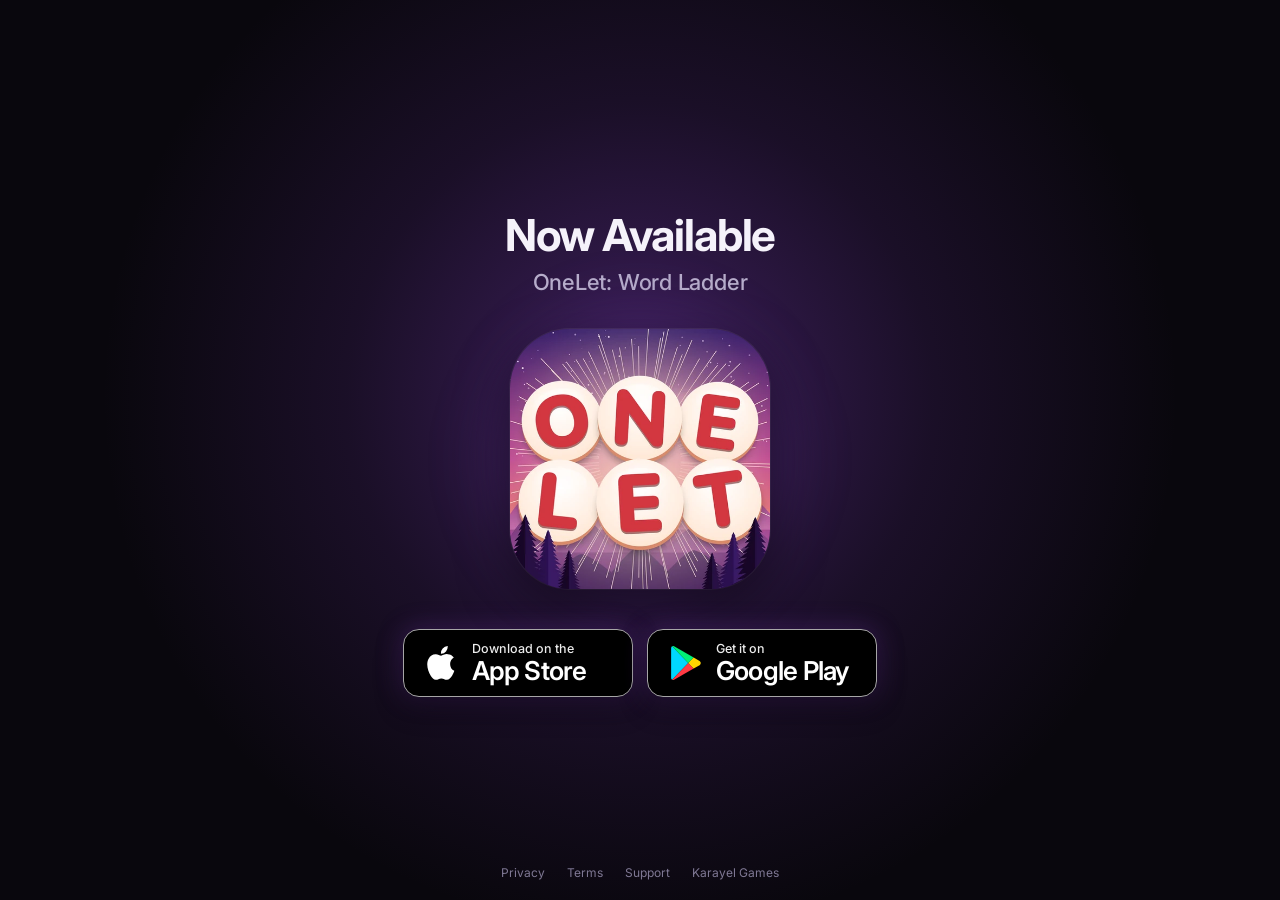
==== onelet/index.html @ bb9b7eb1 "OneLet kartı: App Store düğmesi her cihazda üstte Oturum: Yayın" ====
<!doctype html>
<html lang="en">
<head>
<meta charset="utf-8">
<meta name="viewport" content="width=device-width, initial-scale=1, viewport-fit=cover">
<title>OneLet — Word Ladder</title>
<meta name="description" content="OneLet: Word Ladder. Free on iPhone and Android, in 10 languages.">
<meta name="theme-color" content="#09070d">
<meta property="og:title" content="OneLet — Word Ladder">
<meta property="og:description" content="Now available on the App Store and Google Play.">
<meta property="og:image" content="https://karayelgames.me/onelet-legal/icon.png">
<meta property="og:url" content="https://karayelgames.me/onelet/">
<meta name="twitter:card" content="summary">
<link rel="icon" href="simge.webp">
<link rel="preload" as="image" href="simge-480.webp">
<link rel="preconnect" href="https://fonts.googleapis.com">
<link rel="preconnect" href="https://fonts.gstatic.com" crossorigin>
<link href="https://fonts.googleapis.com/css2?family=Inter:opsz,wght@14..32,500;14..32,600;14..32,700;14..32,800&display=swap" rel="stylesheet">
<style>
  :root {
    --zemin: #09070d;
    --mor: 106 52 160;        /* simgenin göğü */
    --yazi: #f5f2fa;
    --soluk: #b7aecb;
    --dugme: #000;
    --kenar: #a6a6a6;         /* Apple rozetinin kenar grisi */
  }
  * { box-sizing: border-box; }
  html { background: var(--zemin); }
  body {
    margin: 0; min-height: 100svh; color: var(--yazi);
    font-family: Inter, -apple-system, BlinkMacSystemFont, "Helvetica Neue", Arial, sans-serif;
    font-optical-sizing: auto; text-rendering: optimizeLegibility;
    -webkit-font-smoothing: antialiased; overflow-x: hidden;
    background:
      radial-gradient(60vmax 60vmax at 50% 44%, rgb(var(--mor) / .55) 0%, rgb(var(--mor) / .18) 38%, transparent 70%),
      var(--zemin);
  }
  main {
    min-height: 100svh; display: grid; align-content: center; justify-items: center; text-align: center;
    padding: max(32px, env(safe-area-inset-top)) 20px max(24px, env(safe-area-inset-bottom));
    gap: 0;
  }
  h1 { margin: 0; font-size: 34px; font-weight: 700; letter-spacing: -.025em; line-height: 1.1; }
  .ad { margin: 10px 0 0; font-size: 18px; font-weight: 500; letter-spacing: -.01em; color: var(--soluk); }

  /* simge: videodaki gibi buzlu camın içinden belirir */
  .sahne { position: relative; width: min(64vw, 260px); aspect-ratio: 1; margin: 34px 0 40px; }
  .sahne::before { /* simgenin arkasındaki ışık */
    content: ""; position: absolute; inset: -18%; border-radius: 50%;
    background: radial-gradient(closest-side, rgb(var(--mor) / .75), transparent);
    filter: blur(24px); opacity: 0; animation: isik 1.6s .5s ease-out forwards;
  }
  .simge, .cam { position: absolute; inset: 0; border-radius: 23%; }
  .simge {
    width: 100%; height: 100%; display: block;
    box-shadow: 0 18px 50px rgb(0 0 0 / .55), 0 0 0 1px rgb(255 255 255 / .08);
    animation: belir 1.5s .35s cubic-bezier(.2,.7,.2,1) both;
  }
  .cam {
    background: linear-gradient(150deg, rgb(255 255 255 / .22), rgb(255 255 255 / .05) 45%, rgb(150 110 220 / .18));
    -webkit-backdrop-filter: blur(16px); backdrop-filter: blur(16px);
    box-shadow: inset 0 1px 0 rgb(255 255 255 / .35), inset 0 0 0 1px rgb(255 255 255 / .14);
    animation: camKalk 1.4s .45s ease-in forwards;
  }
  @keyframes belir { from { opacity: 0; transform: scale(.94); filter: blur(10px); } to { opacity: 1; transform: none; filter: none; } }
  @keyframes camKalk { to { opacity: 0; visibility: hidden; } }
  @keyframes isik { to { opacity: 1; } }

  /* düğmeler: Apple rozetinin biçimi, ikisi tıpatıp aynı */
  .magazalar { display: grid; gap: 14px; grid-template-columns: minmax(0, max-content); justify-content: center; max-width: 100%; }
  .dugme {
    position: relative; overflow: hidden; isolation: isolate;
    display: flex; align-items: center; justify-content: flex-start; gap: 14px; height: 68px; padding: 0 28px 0 22px;
    border-radius: 16px; background: var(--dugme); color: #fff; text-decoration: none;
    border: 1.5px solid var(--kenar);
    box-shadow: 0 10px 28px rgb(0 0 0 / .45), 0 0 26px rgb(var(--mor) / .45);
    transition: transform .15s ease, box-shadow .25s ease, border-color .25s ease;
    animation: gel .7s cubic-bezier(.2,.8,.3,1) backwards;
  }
  .dugme:nth-child(1) { animation-delay: 1.2s; }
  .dugme:nth-child(2) { animation-delay: 1.35s; }
  .dugme::after { /* üstünden geçen ışık — tek, ağır, ara ara */
    content: ""; position: absolute; inset: 0; z-index: -1;
    background: linear-gradient(105deg, transparent 35%, rgb(255 255 255 / .16) 50%, transparent 65%);
    transform: translateX(-120%); animation: parilti 4.5s 2.4s ease-in-out infinite;
  }
  .dugme:nth-child(2)::after { animation-delay: 2.7s; }
  .dugme:hover { border-color: #fff; box-shadow: 0 14px 34px rgb(0 0 0 / .5), 0 0 0 6px rgb(var(--mor) / .35); transform: translateY(-2px); }
  .dugme:active { transform: scale(.97); }
  .dugme:focus-visible { outline: 3px solid #fff; outline-offset: 3px; }
  .logo { width: 32px; height: 34px; flex: none; display: block; }
  .yazi { display: grid; text-align: left; line-height: 1.05; }
  .ust { font-size: 12.5px; font-weight: 500; letter-spacing: 0; opacity: .92; }
  .magaza { font-size: 26px; font-weight: 600; letter-spacing: -.03em; margin-top: 1px; }
  @keyframes gel { from { opacity: 0; transform: translateY(10px); } }
  @keyframes parilti { 0%, 60% { transform: translateX(-120%); } 85%, 100% { transform: translateX(120%); } }

  footer { position: fixed; left: 0; right: 0; bottom: max(14px, env(safe-area-inset-bottom)); display: flex; gap: 18px; justify-content: center; flex-wrap: wrap; font-size: 12px; }
  footer a { color: #7f7894; text-decoration: none; padding: 6px 2px; }
  footer a:hover { color: var(--yazi); }

  @media (max-height: 640px) { .sahne { width: min(46vw, 200px); margin: 22px 0 26px; } h1 { font-size: 28px; } footer { position: static; margin-top: 28px; } }
  @media (min-width: 700px) { .magazalar { grid-template-columns: none; grid-auto-flow: column; grid-auto-columns: 1fr; } h1 { font-size: 44px; } .ad { font-size: 22px; } }
  @media (prefers-reduced-motion: reduce) {
    .simge, .sahne::before, .dugme, .dugme::after { animation: none; opacity: 1; }
    .cam { display: none; }
  }
</style>
</head>
<body>
<main>
  <h1 id="baslik">Now Available</h1>
  <p class="ad" id="ad">OneLet: Word Ladder</p>

  <div class="sahne">
    <img class="simge" src="simge-480.webp" alt="OneLet" width="480" height="480">
    <div class="cam" aria-hidden="true"></div>
  </div>

  <div class="magazalar" id="magazalar">
    <a class="dugme" id="as" href="https://apps.apple.com/app/id6805576358" rel="noopener">
      <svg class="logo" viewBox="3.9 2.3 15.6 19.6" preserveAspectRatio="xMidYMid meet" aria-hidden="true"><path fill="#fff" d="M16.4 12.6c0-2.4 2-3.6 2.1-3.7a4.5 4.5 0 0 0-3.6-1.9c-1.5-.2-3 .9-3.7.9-.8 0-2-.9-3.2-.8A4.8 4.8 0 0 0 4 9.6c-1.7 3-.4 7.4 1.2 9.8.8 1.2 1.8 2.5 3 2.4 1.2 0 1.7-.8 3.1-.8 1.5 0 1.9.8 3.2.8 1.3 0 2.2-1.2 3-2.4a10 10 0 0 0 1.3-2.8 4.3 4.3 0 0 1-2.4-4zM14 5.4A4.3 4.3 0 0 0 15 2.3a4.4 4.4 0 0 0-2.9 1.5 4.1 4.1 0 0 0-1 3 3.6 3.6 0 0 0 2.9-1.4z"/></svg>
      <span class="yazi"><span class="ust" id="as-ust">Download on the</span><span class="magaza">App Store</span></span>
    </a>
    <a class="dugme" id="gp" href="https://play.google.com/store/apps/details?id=com.yeb.onelet" rel="noopener">
      <svg class="logo" viewBox="3 1.6 18.2 20.8" preserveAspectRatio="xMidYMid meet" aria-hidden="true">
        <path fill="#00d7fe" d="M3.6 1.8 13.5 12 3.6 22.2c-.4-.2-.6-.6-.6-1.1V2.9c0-.5.2-.9.6-1.1z"/>
        <path fill="#00f076" d="M16.8 8.7 13.5 12 3.6 1.8c.3-.2.8-.2 1.2 0z"/>
        <path fill="#ff3a44" d="M16.8 15.3 4.8 22.2c-.4.2-.9.2-1.2 0L13.5 12z"/>
        <path fill="#ffd400" d="m20.4 10.7-3.6-2L13.5 12l3.3 3.3 3.6-2c1-.6 1-2 0-2.6z"/>
      </svg>
      <span class="yazi"><span class="ust" id="gp-ust">Get it on</span><span class="magaza">Google Play</span></span>
    </a>
  </div>
</main>
<footer>
  <a href="../onelet-legal/privacy.html" data-y="0">Privacy</a>
  <a href="../onelet-legal/terms.html" data-y="1">Terms</a>
  <a href="../onelet-legal/support.html" data-y="2">Support</a>
  <a href="../">Karayel Games</a>
</footer>

<script>
(function () {
  // Dil: cihazın dili; 10 dilimizden biri değilse İngilizce. (?l= yalnız sınama için)
  // [başlık, alt ad, App Store üst satırı, Google Play üst satırı, gizlilik, koşullar, destek]
  var D = {
    en: ['Now Available', 'OneLet: Word Ladder', 'Download on the', 'Get it on', 'Privacy', 'Terms', 'Support'],
    tr: ['Şimdi Yayında', 'OneLet: Kelime Merdiveni', 'Hemen indir', 'Hemen indir', 'Gizlilik', 'Koşullar', 'Destek'],
    de: ['Jetzt verfügbar', 'OneLet: Wortleiter', 'Laden im', 'Jetzt bei', 'Datenschutz', 'Bedingungen', 'Hilfe'],
    es: ['Ya disponible', 'OneLet: Escalera de palabras', 'Descárgalo en el', 'Disponible en', 'Privacidad', 'Términos', 'Ayuda'],
    fr: ['Disponible maintenant', 'OneLet : Échelle de mots', 'Télécharger dans l’', 'Disponible sur', 'Confidentialité', 'Conditions', 'Aide'],
    it: ['Ora disponibile', 'OneLet: Scala di parole', 'Scarica su', 'Disponibile su', 'Privacy', 'Termini', 'Assistenza'],
    nl: ['Nu beschikbaar', 'OneLet: Woordladder', 'Download in de', 'Ontdek het op', 'Privacy', 'Voorwaarden', 'Hulp'],
    pl: ['Już dostępna', 'OneLet: Drabina słów', 'Pobierz z', 'Pobierz z', 'Prywatność', 'Regulamin', 'Pomoc'],
    pt: ['Já disponível', 'OneLet: Escada de palavras', 'Baixar na', 'Disponível no', 'Privacidade', 'Termos', 'Ajuda'],
    ru: ['Уже доступна', 'OneLet: Лестница слов', 'Загрузите в', 'Доступно в', 'Конфиденциальность', 'Условия', 'Поддержка']
  };
  var q = new URLSearchParams(location.search);
  var adaylar = [q.get('l')].concat(navigator.languages || [navigator.language]);
  var dil = 'en';
  for (var i = 0; i < adaylar.length; i++) {
    var k = (adaylar[i] || '').slice(0, 2).toLowerCase();
    if (D[k]) { dil = k; break; }
  }
  var t = D[dil];
  document.documentElement.lang = dil;
  document.getElementById('baslik').textContent = t[0];
  document.getElementById('ad').textContent = t[1];
  document.getElementById('as-ust').textContent = t[2];
  document.getElementById('gp-ust').textContent = t[3];
  document.querySelectorAll('[data-y]').forEach(function (a) { a.textContent = t[4 + +a.dataset.y]; });
  document.title = t[1];

  // Kampanya: ?k=tiktok_tr → Play referrer, App Store ct (pt girilince) — hangi hesap kaç indirme getirdi
  var PT = ''; // App Store Connect sağlayıcı kimliği
  var kod = (q.get('k') || '').toLowerCase();
  var as = document.getElementById('as'), gp = document.getElementById('gp');
  var pl = 'https://play.google.com/store/apps/details?id=com.yeb.onelet&hl=' + dil;
  if (/^[a-z]{1,20}_[a-z]{2}$/.test(kod)) {
    if (PT) as.href += '?pt=' + PT + '&ct=' + kod + '&mt=8';
    pl += '&referrer=' + encodeURIComponent('utm_source=' + kod.split('_')[0] + '&utm_medium=sosyal&utm_campaign=' + kod);
  }
  gp.href = pl;

})();
</script>
</body>
</html>
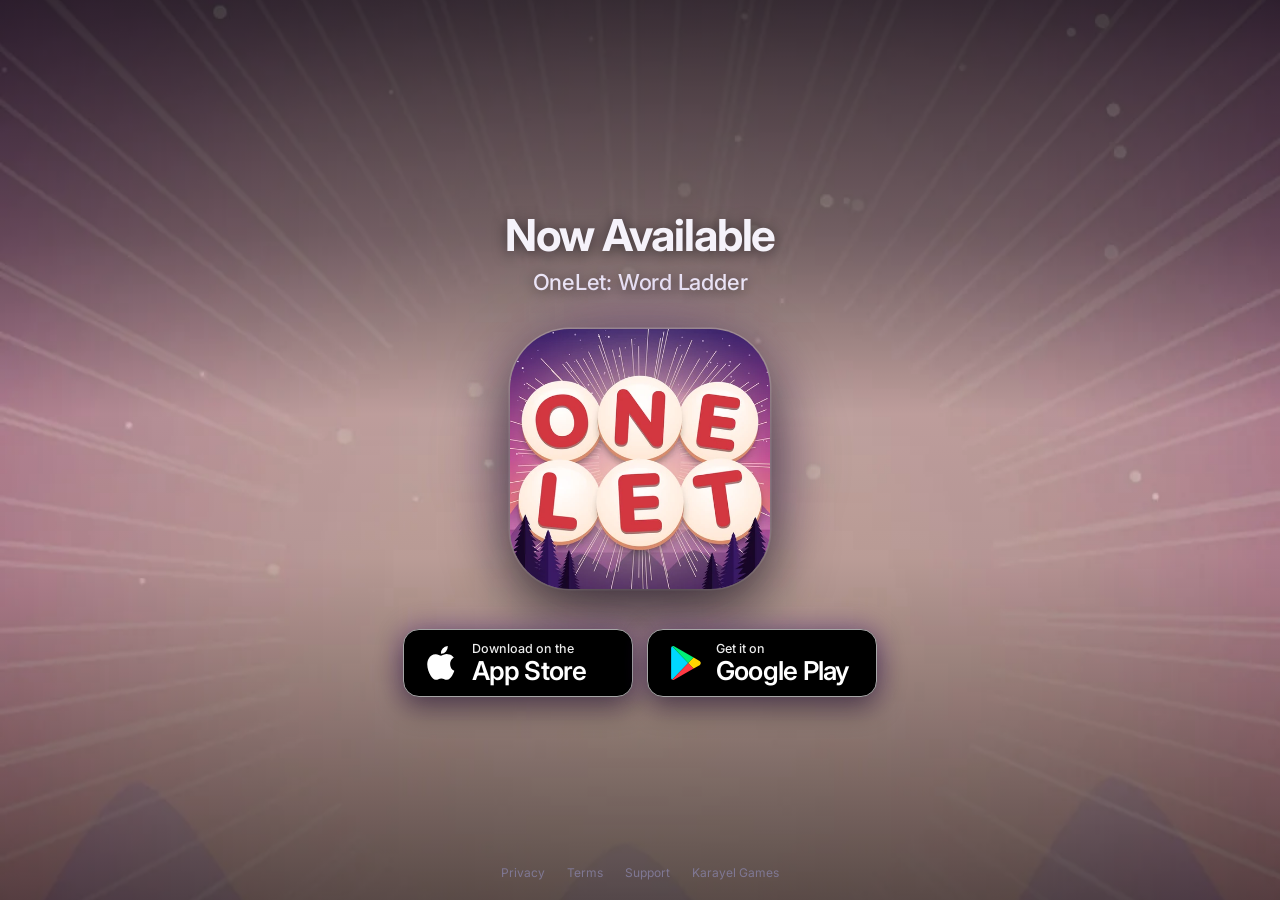
==== commit c16ff519: "OneLet kartı: mor arka plan (simgenin sahnesi: gök, ışınlar, dağlar, çamlar), okunurluk geçişi Zemin" ====
--- a/onelet/index.html
+++ b/onelet/index.html
@@ -3,8 +3,8 @@
 <head>
 <meta charset="utf-8">
 <meta name="viewport" content="width=device-width, initial-scale=1, viewport-fit=cover">
-<title>OneLet — Word Ladder</title>
-<meta name="description" content="OneLet: Word Ladder. Free on iPhone and Android, in 10 languages.">
+<title>OneLet: Word Ladder — free word puzzle for iPhone and Android</title>
+<meta name="description" content="OneLet: Word Ladder by Karayel Games. Change one letter at a time — every step has to be a real word. Free on the App Store and Google Play, in 10 languages, with a daily puzzle.">
 <meta name="theme-color" content="#09070d">
 <meta property="og:title" content="OneLet — Word Ladder">
 <meta property="og:description" content="Now available on the App Store and Google Play.">
@@ -12,7 +12,23 @@
 <meta property="og:url" content="https://karayelgames.me/onelet/">
 <meta name="twitter:card" content="summary">
 <link rel="icon" href="simge.webp">
+<link rel="canonical" href="https://karayelgames.me/onelet/">
+<link rel="alternate" hreflang="en" href="https://karayelgames.me/onelet/?l=en">
+<link rel="alternate" hreflang="tr" href="https://karayelgames.me/onelet/?l=tr">
+<link rel="alternate" hreflang="de" href="https://karayelgames.me/onelet/?l=de">
+<link rel="alternate" hreflang="es" href="https://karayelgames.me/onelet/?l=es">
+<link rel="alternate" hreflang="fr" href="https://karayelgames.me/onelet/?l=fr">
+<link rel="alternate" hreflang="it" href="https://karayelgames.me/onelet/?l=it">
+<link rel="alternate" hreflang="nl" href="https://karayelgames.me/onelet/?l=nl">
+<link rel="alternate" hreflang="pl" href="https://karayelgames.me/onelet/?l=pl">
+<link rel="alternate" hreflang="pt" href="https://karayelgames.me/onelet/?l=pt">
+<link rel="alternate" hreflang="ru" href="https://karayelgames.me/onelet/?l=ru">
+<link rel="alternate" hreflang="x-default" href="https://karayelgames.me/onelet/">
+<meta property="og:site_name" content="Karayel Games">
+<meta property="og:type" content="website">
+<script type="application/ld+json">{"@context": "https://schema.org", "@type": "MobileApplication", "name": "OneLet: Word Ladder", "alternateName": "OneLet", "description": "Change one letter at a time; every step has to be a real word. A word ladder puzzle game in 10 languages with a daily puzzle.", "applicationCategory": "GameApplication", "applicationSubCategory": "Word puzzle", "operatingSystem": "iOS, Android", "url": "https://karayelgames.me/onelet/", "image": "https://karayelgames.me/onelet-legal/icon.png", "inLanguage": ["en", "tr", "de", "es", "fr", "it", "nl", "pl", "pt", "ru"], "offers": {"@type": "Offer", "price": "0", "priceCurrency": "USD"}, "author": {"@type": "Organization", "name": "Karayel Games", "url": "https://karayelgames.me/"}, "publisher": {"@type": "Organization", "name": "Karayel Games", "url": "https://karayelgames.me/"}, "downloadUrl": ["https://apps.apple.com/app/id6805576358", "https://play.google.com/store/apps/details?id=com.yeb.onelet"], "sameAs": ["https://apps.apple.com/app/id6805576358", "https://play.google.com/store/apps/details?id=com.yeb.onelet"]}</script>
 <link rel="preload" as="image" href="simge-480.webp">
+<link rel="preload" as="image" href="zemin.webp">
 <link rel="preconnect" href="https://fonts.googleapis.com">
 <link rel="preconnect" href="https://fonts.gstatic.com" crossorigin>
 <link href="https://fonts.googleapis.com/css2?family=Inter:opsz,wght@14..32,500;14..32,600;14..32,700;14..32,800&display=swap" rel="stylesheet">
@@ -32,9 +48,13 @@
     font-family: Inter, -apple-system, BlinkMacSystemFont, "Helvetica Neue", Arial, sans-serif;
     font-optical-sizing: auto; text-rendering: optimizeLegibility;
     -webkit-font-smoothing: antialiased; overflow-x: hidden;
+    background: transparent;
+  }
+  body::before { /* simgenin sahnesi: mor gök, ışınlar, dağlar, çamlar — yazı okunsun diye üst ve alt koyulaşır */
+    content: ""; position: fixed; inset: 0; z-index: -1;
     background:
-      radial-gradient(60vmax 60vmax at 50% 44%, rgb(var(--mor) / .55) 0%, rgb(var(--mor) / .18) 38%, transparent 70%),
-      var(--zemin);
+      linear-gradient(180deg, rgb(9 7 13 / .72) 0%, rgb(9 7 13 / .42) 26%, rgb(9 7 13 / .05) 46%, rgb(9 7 13 / .1) 62%, rgb(9 7 13 / .6) 100%),
+      url(zemin.webp) center 40% / cover no-repeat, var(--zemin);
   }
   main {
     min-height: 100svh; display: grid; align-content: center; justify-items: center; text-align: center;
@@ -42,7 +62,8 @@
     gap: 0;
   }
   h1 { margin: 0; font-size: 34px; font-weight: 700; letter-spacing: -.025em; line-height: 1.1; }
-  .ad { margin: 10px 0 0; font-size: 18px; font-weight: 500; letter-spacing: -.01em; color: var(--soluk); }
+  .ad { margin: 10px 0 0; font-size: 18px; font-weight: 500; letter-spacing: -.01em; color: #ece6f7; }
+  h1, .ad { text-shadow: 0 2px 14px rgb(9 7 13 / .55); }
 
   /* simge: videodaki gibi buzlu camın içinden belirir */
   .sahne { position: relative; width: min(64vw, 260px); aspect-ratio: 1; margin: 34px 0 40px; }
@@ -54,7 +75,7 @@
   .simge, .cam { position: absolute; inset: 0; border-radius: 23%; }
   .simge {
     width: 100%; height: 100%; display: block;
-    box-shadow: 0 18px 50px rgb(0 0 0 / .55), 0 0 0 1px rgb(255 255 255 / .08);
+    box-shadow: 0 22px 60px rgb(9 7 13 / .7), 0 0 0 1.5px rgb(255 255 255 / .28);
     animation: belir 1.5s .35s cubic-bezier(.2,.7,.2,1) both;
   }
   .cam {
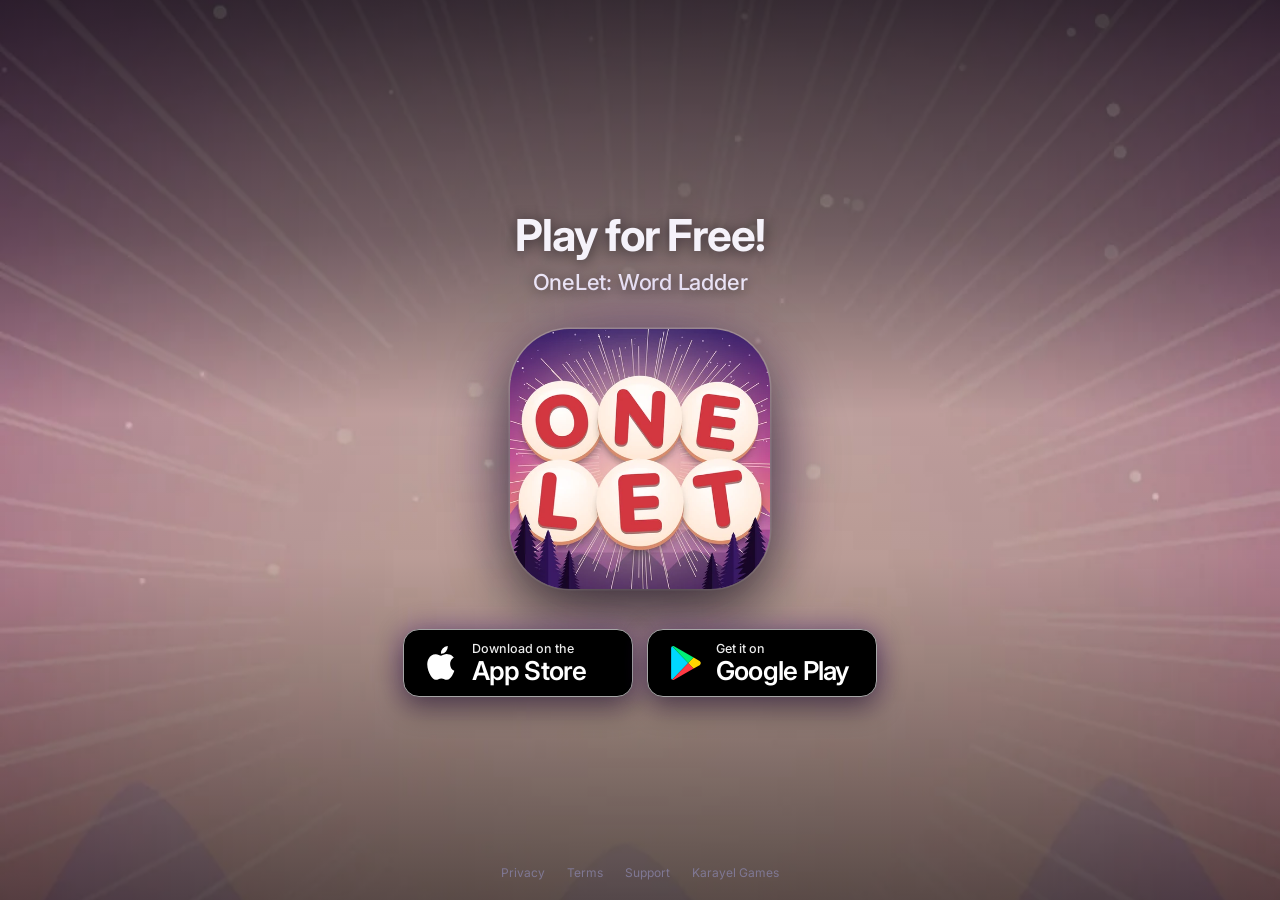
==== commit 000e402e: "OneLet kartı: başlık 10 dilde 'Ücretsiz Oyna!' Oturum: Yayın  Co-Authored-By: Claude Opus 5.5 <norep" ====
--- a/onelet/index.html
+++ b/onelet/index.html
@@ -131,7 +131,7 @@
 </head>
 <body>
 <main>
-  <h1 id="baslik">Now Available</h1>
+  <h1 id="baslik">Play for Free!</h1>
   <p class="ad" id="ad">OneLet: Word Ladder</p>
 
   <div class="sahne">
@@ -167,16 +167,16 @@
   // Dil: cihazın dili; 10 dilimizden biri değilse İngilizce. (?l= yalnız sınama için)
   // [başlık, alt ad, App Store üst satırı, Google Play üst satırı, gizlilik, koşullar, destek]
   var D = {
-    en: ['Now Available', 'OneLet: Word Ladder', 'Download on the', 'Get it on', 'Privacy', 'Terms', 'Support'],
-    tr: ['Şimdi Yayında', 'OneLet: Kelime Merdiveni', 'Hemen indir', 'Hemen indir', 'Gizlilik', 'Koşullar', 'Destek'],
-    de: ['Jetzt verfügbar', 'OneLet: Wortleiter', 'Laden im', 'Jetzt bei', 'Datenschutz', 'Bedingungen', 'Hilfe'],
-    es: ['Ya disponible', 'OneLet: Escalera de palabras', 'Descárgalo en el', 'Disponible en', 'Privacidad', 'Términos', 'Ayuda'],
-    fr: ['Disponible maintenant', 'OneLet : Échelle de mots', 'Télécharger dans l’', 'Disponible sur', 'Confidentialité', 'Conditions', 'Aide'],
-    it: ['Ora disponibile', 'OneLet: Scala di parole', 'Scarica su', 'Disponibile su', 'Privacy', 'Termini', 'Assistenza'],
-    nl: ['Nu beschikbaar', 'OneLet: Woordladder', 'Download in de', 'Ontdek het op', 'Privacy', 'Voorwaarden', 'Hulp'],
-    pl: ['Już dostępna', 'OneLet: Drabina słów', 'Pobierz z', 'Pobierz z', 'Prywatność', 'Regulamin', 'Pomoc'],
-    pt: ['Já disponível', 'OneLet: Escada de palavras', 'Baixar na', 'Disponível no', 'Privacidade', 'Termos', 'Ajuda'],
-    ru: ['Уже доступна', 'OneLet: Лестница слов', 'Загрузите в', 'Доступно в', 'Конфиденциальность', 'Условия', 'Поддержка']
+    en: ['Play for Free!', 'OneLet: Word Ladder', 'Download on the', 'Get it on', 'Privacy', 'Terms', 'Support'],
+    tr: ['Ücretsiz Oyna!', 'OneLet: Kelime Merdiveni', 'Hemen indir', 'Hemen indir', 'Gizlilik', 'Koşullar', 'Destek'],
+    de: ['Kostenlos spielen!', 'OneLet: Wortleiter', 'Laden im', 'Jetzt bei', 'Datenschutz', 'Bedingungen', 'Hilfe'],
+    es: ['¡Juega gratis!', 'OneLet: Escalera de palabras', 'Descárgalo en el', 'Disponible en', 'Privacidad', 'Términos', 'Ayuda'],
+    fr: ['Joue gratuitement !', 'OneLet : Échelle de mots', 'Télécharger dans l’', 'Disponible sur', 'Confidentialité', 'Conditions', 'Aide'],
+    it: ['Gioca gratis!', 'OneLet: Scala di parole', 'Scarica su', 'Disponibile su', 'Privacy', 'Termini', 'Assistenza'],
+    nl: ['Speel gratis!', 'OneLet: Woordladder', 'Download in de', 'Ontdek het op', 'Privacy', 'Voorwaarden', 'Hulp'],
+    pl: ['Graj za darmo!', 'OneLet: Drabina słów', 'Pobierz z', 'Pobierz z', 'Prywatność', 'Regulamin', 'Pomoc'],
+    pt: ['Jogue grátis!', 'OneLet: Escada de palavras', 'Baixar na', 'Disponível no', 'Privacidade', 'Termos', 'Ajuda'],
+    ru: ['Играй бесплатно!', 'OneLet: Лестница слов', 'Загрузите в', 'Доступно в', 'Конфиденциальность', 'Условия', 'Поддержка']
   };
   var q = new URLSearchParams(location.search);
   var adaylar = [q.get('l')].concat(navigator.languages || [navigator.language]);
@@ -195,7 +195,7 @@
   document.title = t[1];
 
   // Kampanya: ?k=tiktok_tr → Play referrer, App Store ct (pt girilince) — hangi hesap kaç indirme getirdi
-  var PT = ''; // App Store Connect sağlayıcı kimliği
+  var PT = '122598923'; // App Store Connect sağlayıcı kimliği
   var kod = (q.get('k') || '').toLowerCase();
   var as = document.getElementById('as'), gp = document.getElementById('gp');
   var pl = 'https://play.google.com/store/apps/details?id=com.yeb.onelet&hl=' + dil;
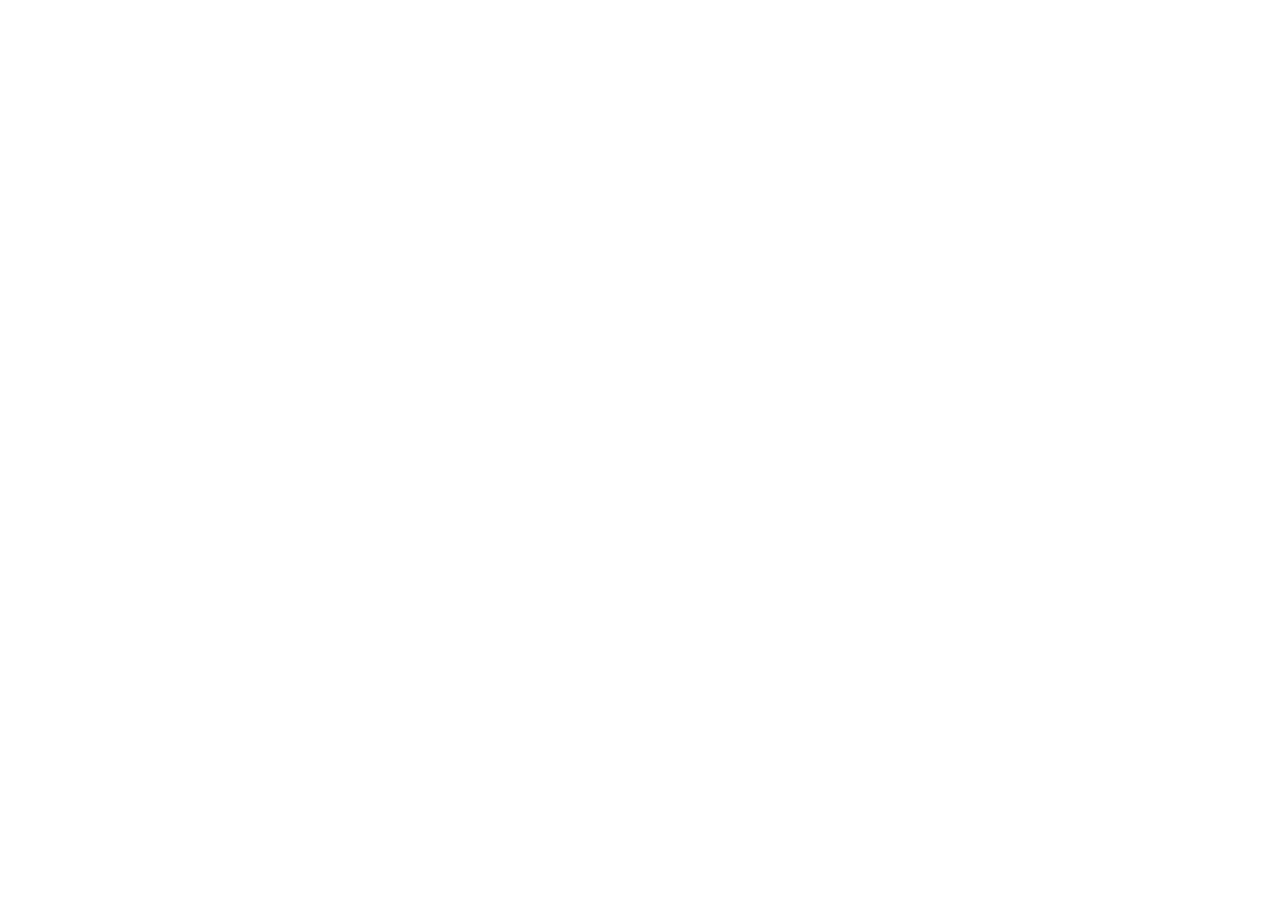
==== commit ea98d292: "OneLet kartı karayelgames.com'a taşındı: .me/onelet etiketi koruyarak .com/onelet'e yönlendirir Otur" ====
--- a/onelet/index.html
+++ b/onelet/index.html
@@ -2,210 +2,13 @@
 <html lang="en">
 <head>
 <meta charset="utf-8">
-<meta name="viewport" content="width=device-width, initial-scale=1, viewport-fit=cover">
-<title>OneLet: Word Ladder — free word puzzle for iPhone and Android</title>
-<meta name="description" content="OneLet: Word Ladder by Karayel Games. Change one letter at a time — every step has to be a real word. Free on the App Store and Google Play, in 10 languages, with a daily puzzle.">
-<meta name="theme-color" content="#09070d">
-<meta property="og:title" content="OneLet — Word Ladder">
-<meta property="og:description" content="Now available on the App Store and Google Play.">
-<meta property="og:image" content="https://karayelgames.me/onelet-legal/icon.png">
-<meta property="og:url" content="https://karayelgames.me/onelet/">
-<meta name="twitter:card" content="summary">
-<link rel="icon" href="simge.webp">
-<link rel="canonical" href="https://karayelgames.me/onelet/">
-<link rel="alternate" hreflang="en" href="https://karayelgames.me/onelet/?l=en">
-<link rel="alternate" hreflang="tr" href="https://karayelgames.me/onelet/?l=tr">
-<link rel="alternate" hreflang="de" href="https://karayelgames.me/onelet/?l=de">
-<link rel="alternate" hreflang="es" href="https://karayelgames.me/onelet/?l=es">
-<link rel="alternate" hreflang="fr" href="https://karayelgames.me/onelet/?l=fr">
-<link rel="alternate" hreflang="it" href="https://karayelgames.me/onelet/?l=it">
-<link rel="alternate" hreflang="nl" href="https://karayelgames.me/onelet/?l=nl">
-<link rel="alternate" hreflang="pl" href="https://karayelgames.me/onelet/?l=pl">
-<link rel="alternate" hreflang="pt" href="https://karayelgames.me/onelet/?l=pt">
-<link rel="alternate" hreflang="ru" href="https://karayelgames.me/onelet/?l=ru">
-<link rel="alternate" hreflang="x-default" href="https://karayelgames.me/onelet/">
-<meta property="og:site_name" content="Karayel Games">
-<meta property="og:type" content="website">
-<script type="application/ld+json">{"@context": "https://schema.org", "@type": "MobileApplication", "name": "OneLet: Word Ladder", "alternateName": "OneLet", "description": "Change one letter at a time; every step has to be a real word. A word ladder puzzle game in 10 languages with a daily puzzle.", "applicationCategory": "GameApplication", "applicationSubCategory": "Word puzzle", "operatingSystem": "iOS, Android", "url": "https://karayelgames.me/onelet/", "image": "https://karayelgames.me/onelet-legal/icon.png", "inLanguage": ["en", "tr", "de", "es", "fr", "it", "nl", "pl", "pt", "ru"], "offers": {"@type": "Offer", "price": "0", "priceCurrency": "USD"}, "author": {"@type": "Organization", "name": "Karayel Games", "url": "https://karayelgames.me/"}, "publisher": {"@type": "Organization", "name": "Karayel Games", "url": "https://karayelgames.me/"}, "downloadUrl": ["https://apps.apple.com/app/id6805576358", "https://play.google.com/store/apps/details?id=com.yeb.onelet"], "sameAs": ["https://apps.apple.com/app/id6805576358", "https://play.google.com/store/apps/details?id=com.yeb.onelet"]}</script>
-<link rel="preload" as="image" href="simge-480.webp">
-<link rel="preload" as="image" href="zemin.webp">
-<link rel="preconnect" href="https://fonts.googleapis.com">
-<link rel="preconnect" href="https://fonts.gstatic.com" crossorigin>
-<link href="https://fonts.googleapis.com/css2?family=Inter:opsz,wght@14..32,500;14..32,600;14..32,700;14..32,800&display=swap" rel="stylesheet">
-<style>
-  :root {
-    --zemin: #09070d;
-    --mor: 106 52 160;        /* simgenin göğü */
-    --yazi: #f5f2fa;
-    --soluk: #b7aecb;
-    --dugme: #000;
-    --kenar: #a6a6a6;         /* Apple rozetinin kenar grisi */
-  }
-  * { box-sizing: border-box; }
-  html { background: var(--zemin); }
-  body {
-    margin: 0; min-height: 100svh; color: var(--yazi);
-    font-family: Inter, -apple-system, BlinkMacSystemFont, "Helvetica Neue", Arial, sans-serif;
-    font-optical-sizing: auto; text-rendering: optimizeLegibility;
-    -webkit-font-smoothing: antialiased; overflow-x: hidden;
-    background: transparent;
-  }
-  body::before { /* simgenin sahnesi: mor gök, ışınlar, dağlar, çamlar — yazı okunsun diye üst ve alt koyulaşır */
-    content: ""; position: fixed; inset: 0; z-index: -1;
-    background:
-      linear-gradient(180deg, rgb(9 7 13 / .72) 0%, rgb(9 7 13 / .42) 26%, rgb(9 7 13 / .05) 46%, rgb(9 7 13 / .1) 62%, rgb(9 7 13 / .6) 100%),
-      url(zemin.webp) center 40% / cover no-repeat, var(--zemin);
-  }
-  main {
-    min-height: 100svh; display: grid; align-content: center; justify-items: center; text-align: center;
-    padding: max(32px, env(safe-area-inset-top)) 20px max(24px, env(safe-area-inset-bottom));
-    gap: 0;
-  }
-  h1 { margin: 0; font-size: 34px; font-weight: 700; letter-spacing: -.025em; line-height: 1.1; }
-  .ad { margin: 10px 0 0; font-size: 18px; font-weight: 500; letter-spacing: -.01em; color: #ece6f7; }
-  h1, .ad { text-shadow: 0 2px 14px rgb(9 7 13 / .55); }
-
-  /* simge: videodaki gibi buzlu camın içinden belirir */
-  .sahne { position: relative; width: min(64vw, 260px); aspect-ratio: 1; margin: 34px 0 40px; }
-  .sahne::before { /* simgenin arkasındaki ışık */
-    content: ""; position: absolute; inset: -18%; border-radius: 50%;
-    background: radial-gradient(closest-side, rgb(var(--mor) / .75), transparent);
-    filter: blur(24px); opacity: 0; animation: isik 1.6s .5s ease-out forwards;
-  }
-  .simge, .cam { position: absolute; inset: 0; border-radius: 23%; }
-  .simge {
-    width: 100%; height: 100%; display: block;
-    box-shadow: 0 22px 60px rgb(9 7 13 / .7), 0 0 0 1.5px rgb(255 255 255 / .28);
-    animation: belir 1.5s .35s cubic-bezier(.2,.7,.2,1) both;
-  }
-  .cam {
-    background: linear-gradient(150deg, rgb(255 255 255 / .22), rgb(255 255 255 / .05) 45%, rgb(150 110 220 / .18));
-    -webkit-backdrop-filter: blur(16px); backdrop-filter: blur(16px);
-    box-shadow: inset 0 1px 0 rgb(255 255 255 / .35), inset 0 0 0 1px rgb(255 255 255 / .14);
-    animation: camKalk 1.4s .45s ease-in forwards;
-  }
-  @keyframes belir { from { opacity: 0; transform: scale(.94); filter: blur(10px); } to { opacity: 1; transform: none; filter: none; } }
-  @keyframes camKalk { to { opacity: 0; visibility: hidden; } }
-  @keyframes isik { to { opacity: 1; } }
-
-  /* düğmeler: Apple rozetinin biçimi, ikisi tıpatıp aynı */
-  .magazalar { display: grid; gap: 14px; grid-template-columns: minmax(0, max-content); justify-content: center; max-width: 100%; }
-  .dugme {
-    position: relative; overflow: hidden; isolation: isolate;
-    display: flex; align-items: center; justify-content: flex-start; gap: 14px; height: 68px; padding: 0 28px 0 22px;
-    border-radius: 16px; background: var(--dugme); color: #fff; text-decoration: none;
-    border: 1.5px solid var(--kenar);
-    box-shadow: 0 10px 28px rgb(0 0 0 / .45), 0 0 26px rgb(var(--mor) / .45);
-    transition: transform .15s ease, box-shadow .25s ease, border-color .25s ease;
-    animation: gel .7s cubic-bezier(.2,.8,.3,1) backwards;
-  }
-  .dugme:nth-child(1) { animation-delay: 1.2s; }
-  .dugme:nth-child(2) { animation-delay: 1.35s; }
-  .dugme::after { /* üstünden geçen ışık — tek, ağır, ara ara */
-    content: ""; position: absolute; inset: 0; z-index: -1;
-    background: linear-gradient(105deg, transparent 35%, rgb(255 255 255 / .16) 50%, transparent 65%);
-    transform: translateX(-120%); animation: parilti 4.5s 2.4s ease-in-out infinite;
-  }
-  .dugme:nth-child(2)::after { animation-delay: 2.7s; }
-  .dugme:hover { border-color: #fff; box-shadow: 0 14px 34px rgb(0 0 0 / .5), 0 0 0 6px rgb(var(--mor) / .35); transform: translateY(-2px); }
-  .dugme:active { transform: scale(.97); }
-  .dugme:focus-visible { outline: 3px solid #fff; outline-offset: 3px; }
-  .logo { width: 32px; height: 34px; flex: none; display: block; }
-  .yazi { display: grid; text-align: left; line-height: 1.05; }
-  .ust { font-size: 12.5px; font-weight: 500; letter-spacing: 0; opacity: .92; }
-  .magaza { font-size: 26px; font-weight: 600; letter-spacing: -.03em; margin-top: 1px; }
-  @keyframes gel { from { opacity: 0; transform: translateY(10px); } }
-  @keyframes parilti { 0%, 60% { transform: translateX(-120%); } 85%, 100% { transform: translateX(120%); } }
-
-  footer { position: fixed; left: 0; right: 0; bottom: max(14px, env(safe-area-inset-bottom)); display: flex; gap: 18px; justify-content: center; flex-wrap: wrap; font-size: 12px; }
-  footer a { color: #7f7894; text-decoration: none; padding: 6px 2px; }
-  footer a:hover { color: var(--yazi); }
-
-  @media (max-height: 640px) { .sahne { width: min(46vw, 200px); margin: 22px 0 26px; } h1 { font-size: 28px; } footer { position: static; margin-top: 28px; } }
-  @media (min-width: 700px) { .magazalar { grid-template-columns: none; grid-auto-flow: column; grid-auto-columns: 1fr; } h1 { font-size: 44px; } .ad { font-size: 22px; } }
-  @media (prefers-reduced-motion: reduce) {
-    .simge, .sahne::before, .dugme, .dugme::after { animation: none; opacity: 1; }
-    .cam { display: none; }
-  }
-</style>
+<meta name="viewport" content="width=device-width, initial-scale=1">
+<title>OneLet: Word Ladder</title>
+<link rel="canonical" href="https://karayelgames.com/onelet/">
+<meta name="robots" content="noindex">
+<script>location.replace('https://karayelgames.com/onelet/' + location.search + location.hash);</script>
+<noscript><meta http-equiv="refresh" content="0; url=https://karayelgames.com/onelet/"></noscript>
+<style>html,body{margin:0;min-height:100%;background:#09070d;color:#b7aecb;font:16px system-ui,sans-serif}body{display:grid;place-items:center;min-height:100vh}a{color:#fff}</style>
 </head>
-<body>
-<main>
-  <h1 id="baslik">Play for Free!</h1>
-  <p class="ad" id="ad">OneLet: Word Ladder</p>
-
-  <div class="sahne">
-    <img class="simge" src="simge-480.webp" alt="OneLet" width="480" height="480">
-    <div class="cam" aria-hidden="true"></div>
-  </div>
-
-  <div class="magazalar" id="magazalar">
-    <a class="dugme" id="as" href="https://apps.apple.com/app/id6805576358" rel="noopener">
-      <svg class="logo" viewBox="3.9 2.3 15.6 19.6" preserveAspectRatio="xMidYMid meet" aria-hidden="true"><path fill="#fff" d="M16.4 12.6c0-2.4 2-3.6 2.1-3.7a4.5 4.5 0 0 0-3.6-1.9c-1.5-.2-3 .9-3.7.9-.8 0-2-.9-3.2-.8A4.8 4.8 0 0 0 4 9.6c-1.7 3-.4 7.4 1.2 9.8.8 1.2 1.8 2.5 3 2.4 1.2 0 1.7-.8 3.1-.8 1.5 0 1.9.8 3.2.8 1.3 0 2.2-1.2 3-2.4a10 10 0 0 0 1.3-2.8 4.3 4.3 0 0 1-2.4-4zM14 5.4A4.3 4.3 0 0 0 15 2.3a4.4 4.4 0 0 0-2.9 1.5 4.1 4.1 0 0 0-1 3 3.6 3.6 0 0 0 2.9-1.4z"/></svg>
-      <span class="yazi"><span class="ust" id="as-ust">Download on the</span><span class="magaza">App Store</span></span>
-    </a>
-    <a class="dugme" id="gp" href="https://play.google.com/store/apps/details?id=com.yeb.onelet" rel="noopener">
-      <svg class="logo" viewBox="3 1.6 18.2 20.8" preserveAspectRatio="xMidYMid meet" aria-hidden="true">
-        <path fill="#00d7fe" d="M3.6 1.8 13.5 12 3.6 22.2c-.4-.2-.6-.6-.6-1.1V2.9c0-.5.2-.9.6-1.1z"/>
-        <path fill="#00f076" d="M16.8 8.7 13.5 12 3.6 1.8c.3-.2.8-.2 1.2 0z"/>
-        <path fill="#ff3a44" d="M16.8 15.3 4.8 22.2c-.4.2-.9.2-1.2 0L13.5 12z"/>
-        <path fill="#ffd400" d="m20.4 10.7-3.6-2L13.5 12l3.3 3.3 3.6-2c1-.6 1-2 0-2.6z"/>
-      </svg>
-      <span class="yazi"><span class="ust" id="gp-ust">Get it on</span><span class="magaza">Google Play</span></span>
-    </a>
-  </div>
-</main>
-<footer>
-  <a href="../onelet-legal/privacy.html" data-y="0">Privacy</a>
-  <a href="../onelet-legal/terms.html" data-y="1">Terms</a>
-  <a href="../onelet-legal/support.html" data-y="2">Support</a>
-  <a href="../">Karayel Games</a>
-</footer>
-
-<script>
-(function () {
-  // Dil: cihazın dili; 10 dilimizden biri değilse İngilizce. (?l= yalnız sınama için)
-  // [başlık, alt ad, App Store üst satırı, Google Play üst satırı, gizlilik, koşullar, destek]
-  var D = {
-    en: ['Play for Free!', 'OneLet: Word Ladder', 'Download on the', 'Get it on', 'Privacy', 'Terms', 'Support'],
-    tr: ['Ücretsiz Oyna!', 'OneLet: Kelime Merdiveni', 'Hemen indir', 'Hemen indir', 'Gizlilik', 'Koşullar', 'Destek'],
-    de: ['Kostenlos spielen!', 'OneLet: Wortleiter', 'Laden im', 'Jetzt bei', 'Datenschutz', 'Bedingungen', 'Hilfe'],
-    es: ['¡Juega gratis!', 'OneLet: Escalera de palabras', 'Descárgalo en el', 'Disponible en', 'Privacidad', 'Términos', 'Ayuda'],
-    fr: ['Joue gratuitement !', 'OneLet : Échelle de mots', 'Télécharger dans l’', 'Disponible sur', 'Confidentialité', 'Conditions', 'Aide'],
-    it: ['Gioca gratis!', 'OneLet: Scala di parole', 'Scarica su', 'Disponibile su', 'Privacy', 'Termini', 'Assistenza'],
-    nl: ['Speel gratis!', 'OneLet: Woordladder', 'Download in de', 'Ontdek het op', 'Privacy', 'Voorwaarden', 'Hulp'],
-    pl: ['Graj za darmo!', 'OneLet: Drabina słów', 'Pobierz z', 'Pobierz z', 'Prywatność', 'Regulamin', 'Pomoc'],
-    pt: ['Jogue grátis!', 'OneLet: Escada de palavras', 'Baixar na', 'Disponível no', 'Privacidade', 'Termos', 'Ajuda'],
-    ru: ['Играй бесплатно!', 'OneLet: Лестница слов', 'Загрузите в', 'Доступно в', 'Конфиденциальность', 'Условия', 'Поддержка']
-  };
-  var q = new URLSearchParams(location.search);
-  var adaylar = [q.get('l')].concat(navigator.languages || [navigator.language]);
-  var dil = 'en';
-  for (var i = 0; i < adaylar.length; i++) {
-    var k = (adaylar[i] || '').slice(0, 2).toLowerCase();
-    if (D[k]) { dil = k; break; }
-  }
-  var t = D[dil];
-  document.documentElement.lang = dil;
-  document.getElementById('baslik').textContent = t[0];
-  document.getElementById('ad').textContent = t[1];
-  document.getElementById('as-ust').textContent = t[2];
-  document.getElementById('gp-ust').textContent = t[3];
-  document.querySelectorAll('[data-y]').forEach(function (a) { a.textContent = t[4 + +a.dataset.y]; });
-  document.title = t[1];
-
-  // Kampanya: ?k=tiktok_tr → Play referrer, App Store ct (pt girilince) — hangi hesap kaç indirme getirdi
-  var PT = '122598923'; // App Store Connect sağlayıcı kimliği
-  var kod = (q.get('k') || '').toLowerCase();
-  var as = document.getElementById('as'), gp = document.getElementById('gp');
-  var pl = 'https://play.google.com/store/apps/details?id=com.yeb.onelet&hl=' + dil;
-  if (/^[a-z]{1,20}_[a-z]{2}$/.test(kod)) {
-    if (PT) as.href += '?pt=' + PT + '&ct=' + kod + '&mt=8';
-    pl += '&referrer=' + encodeURIComponent('utm_source=' + kod.split('_')[0] + '&utm_medium=sosyal&utm_campaign=' + kod);
-  }
-  gp.href = pl;
-
-})();
-</script>
-</body>
+<body><p><a href="https://karayelgames.com/onelet/">karayelgames.com/onelet</a></p></body>
 </html>
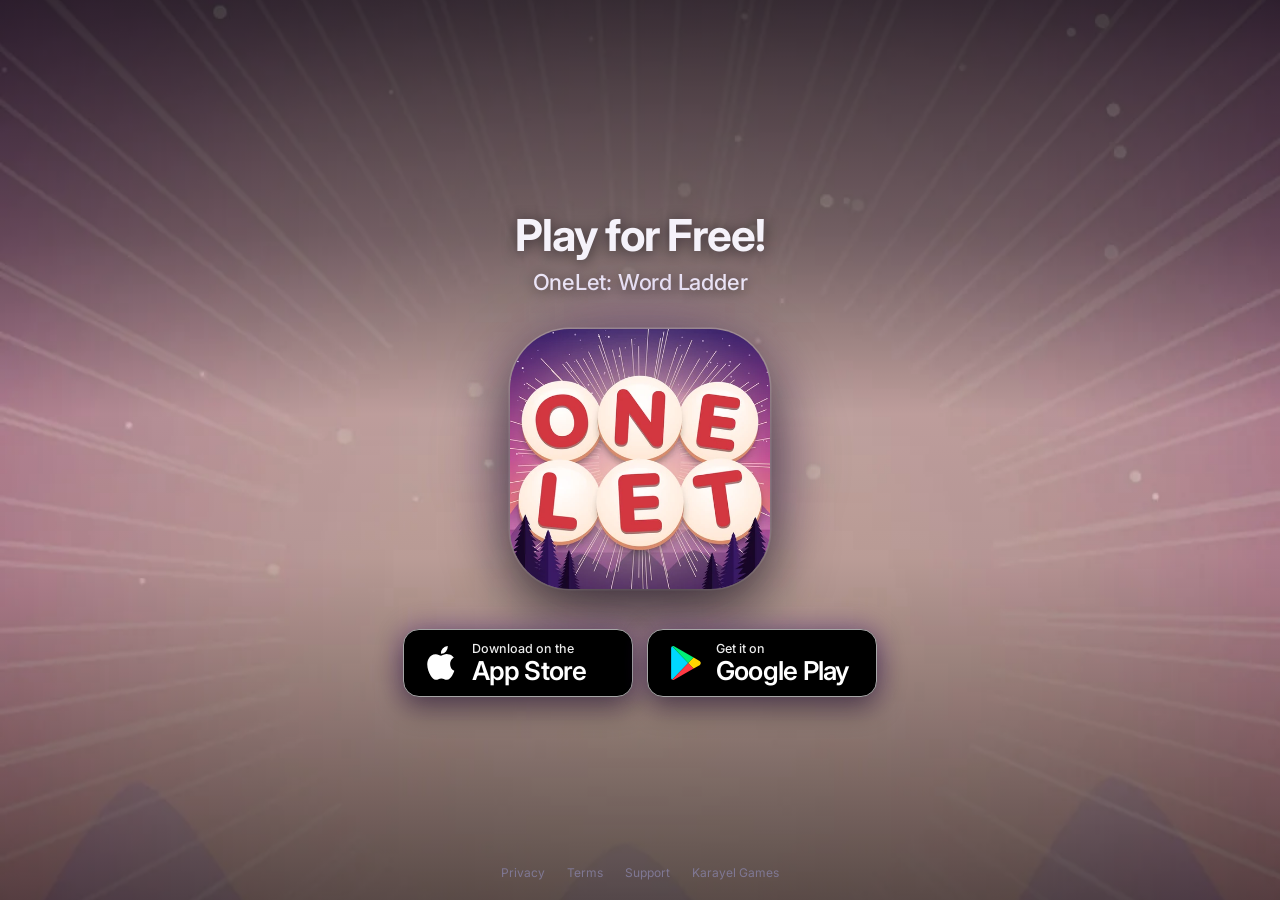
==== commit 26b6bcf9: ".me/onelet tam sayfa olarak geri: .me ve .com aynı sayfayı gösterir (ürün sahibi: .me'yi yok etme, i" ====
--- a/onelet/index.html
+++ b/onelet/index.html
@@ -2,13 +2,210 @@
 <html lang="en">
 <head>
 <meta charset="utf-8">
-<meta name="viewport" content="width=device-width, initial-scale=1">
-<title>OneLet: Word Ladder</title>
-<link rel="canonical" href="https://karayelgames.com/onelet/">
-<meta name="robots" content="noindex">
-<script>location.replace('https://karayelgames.com/onelet/' + location.search + location.hash);</script>
-<noscript><meta http-equiv="refresh" content="0; url=https://karayelgames.com/onelet/"></noscript>
-<style>html,body{margin:0;min-height:100%;background:#09070d;color:#b7aecb;font:16px system-ui,sans-serif}body{display:grid;place-items:center;min-height:100vh}a{color:#fff}</style>
+<meta name="viewport" content="width=device-width, initial-scale=1, viewport-fit=cover">
+<title>OneLet: Word Ladder — free word puzzle for iPhone and Android</title>
+<meta name="description" content="OneLet: Word Ladder by Karayel Games. Change one letter at a time — every step has to be a real word. Free on the App Store and Google Play, in 10 languages, with a daily puzzle.">
+<meta name="theme-color" content="#09070d">
+<meta property="og:title" content="OneLet — Word Ladder">
+<meta property="og:description" content="Now available on the App Store and Google Play.">
+<meta property="og:image" content="https://karayelgames.me/onelet-legal/icon.png">
+<meta property="og:url" content="https://karayelgames.me/onelet/">
+<meta name="twitter:card" content="summary">
+<link rel="icon" href="simge.webp">
+<link rel="canonical" href="https://karayelgames.me/onelet/">
+<link rel="alternate" hreflang="en" href="https://karayelgames.me/onelet/?l=en">
+<link rel="alternate" hreflang="tr" href="https://karayelgames.me/onelet/?l=tr">
+<link rel="alternate" hreflang="de" href="https://karayelgames.me/onelet/?l=de">
+<link rel="alternate" hreflang="es" href="https://karayelgames.me/onelet/?l=es">
+<link rel="alternate" hreflang="fr" href="https://karayelgames.me/onelet/?l=fr">
+<link rel="alternate" hreflang="it" href="https://karayelgames.me/onelet/?l=it">
+<link rel="alternate" hreflang="nl" href="https://karayelgames.me/onelet/?l=nl">
+<link rel="alternate" hreflang="pl" href="https://karayelgames.me/onelet/?l=pl">
+<link rel="alternate" hreflang="pt" href="https://karayelgames.me/onelet/?l=pt">
+<link rel="alternate" hreflang="ru" href="https://karayelgames.me/onelet/?l=ru">
+<link rel="alternate" hreflang="x-default" href="https://karayelgames.me/onelet/">
+<meta property="og:site_name" content="Karayel Games">
+<meta property="og:type" content="website">
+<script type="application/ld+json">{"@context": "https://schema.org", "@type": "MobileApplication", "name": "OneLet: Word Ladder", "alternateName": "OneLet", "description": "Change one letter at a time; every step has to be a real word. A word ladder puzzle game in 10 languages with a daily puzzle.", "applicationCategory": "GameApplication", "applicationSubCategory": "Word puzzle", "operatingSystem": "iOS, Android", "url": "https://karayelgames.me/onelet/", "image": "https://karayelgames.me/onelet-legal/icon.png", "inLanguage": ["en", "tr", "de", "es", "fr", "it", "nl", "pl", "pt", "ru"], "offers": {"@type": "Offer", "price": "0", "priceCurrency": "USD"}, "author": {"@type": "Organization", "name": "Karayel Games", "url": "https://karayelgames.me/"}, "publisher": {"@type": "Organization", "name": "Karayel Games", "url": "https://karayelgames.me/"}, "downloadUrl": ["https://apps.apple.com/app/id6805576358", "https://play.google.com/store/apps/details?id=com.yeb.onelet"], "sameAs": ["https://apps.apple.com/app/id6805576358", "https://play.google.com/store/apps/details?id=com.yeb.onelet"]}</script>
+<link rel="preload" as="image" href="simge-480.webp">
+<link rel="preload" as="image" href="zemin.webp">
+<link rel="preconnect" href="https://fonts.googleapis.com">
+<link rel="preconnect" href="https://fonts.gstatic.com" crossorigin>
+<link href="https://fonts.googleapis.com/css2?family=Inter:opsz,wght@14..32,500;14..32,600;14..32,700;14..32,800&display=swap" rel="stylesheet">
+<style>
+  :root {
+    --zemin: #09070d;
+    --mor: 106 52 160;        /* simgenin göğü */
+    --yazi: #f5f2fa;
+    --soluk: #b7aecb;
+    --dugme: #000;
+    --kenar: #a6a6a6;         /* Apple rozetinin kenar grisi */
+  }
+  * { box-sizing: border-box; }
+  html { background: var(--zemin); }
+  body {
+    margin: 0; min-height: 100svh; color: var(--yazi);
+    font-family: Inter, -apple-system, BlinkMacSystemFont, "Helvetica Neue", Arial, sans-serif;
+    font-optical-sizing: auto; text-rendering: optimizeLegibility;
+    -webkit-font-smoothing: antialiased; overflow-x: hidden;
+    background: transparent;
+  }
+  body::before { /* simgenin sahnesi: mor gök, ışınlar, dağlar, çamlar — yazı okunsun diye üst ve alt koyulaşır */
+    content: ""; position: fixed; inset: 0; z-index: -1;
+    background:
+      linear-gradient(180deg, rgb(9 7 13 / .72) 0%, rgb(9 7 13 / .42) 26%, rgb(9 7 13 / .05) 46%, rgb(9 7 13 / .1) 62%, rgb(9 7 13 / .6) 100%),
+      url(zemin.webp) center 40% / cover no-repeat, var(--zemin);
+  }
+  main {
+    min-height: 100svh; display: grid; align-content: center; justify-items: center; text-align: center;
+    padding: max(32px, env(safe-area-inset-top)) 20px max(24px, env(safe-area-inset-bottom));
+    gap: 0;
+  }
+  h1 { margin: 0; font-size: 34px; font-weight: 700; letter-spacing: -.025em; line-height: 1.1; }
+  .ad { margin: 10px 0 0; font-size: 18px; font-weight: 500; letter-spacing: -.01em; color: #ece6f7; }
+  h1, .ad { text-shadow: 0 2px 14px rgb(9 7 13 / .55); }
+
+  /* simge: videodaki gibi buzlu camın içinden belirir */
+  .sahne { position: relative; width: min(64vw, 260px); aspect-ratio: 1; margin: 34px 0 40px; }
+  .sahne::before { /* simgenin arkasındaki ışık */
+    content: ""; position: absolute; inset: -18%; border-radius: 50%;
+    background: radial-gradient(closest-side, rgb(var(--mor) / .75), transparent);
+    filter: blur(24px); opacity: 0; animation: isik 1.6s .5s ease-out forwards;
+  }
+  .simge, .cam { position: absolute; inset: 0; border-radius: 23%; }
+  .simge {
+    width: 100%; height: 100%; display: block;
+    box-shadow: 0 22px 60px rgb(9 7 13 / .7), 0 0 0 1.5px rgb(255 255 255 / .28);
+    animation: belir 1.5s .35s cubic-bezier(.2,.7,.2,1) both;
+  }
+  .cam {
+    background: linear-gradient(150deg, rgb(255 255 255 / .22), rgb(255 255 255 / .05) 45%, rgb(150 110 220 / .18));
+    -webkit-backdrop-filter: blur(16px); backdrop-filter: blur(16px);
+    box-shadow: inset 0 1px 0 rgb(255 255 255 / .35), inset 0 0 0 1px rgb(255 255 255 / .14);
+    animation: camKalk 1.4s .45s ease-in forwards;
+  }
+  @keyframes belir { from { opacity: 0; transform: scale(.94); filter: blur(10px); } to { opacity: 1; transform: none; filter: none; } }
+  @keyframes camKalk { to { opacity: 0; visibility: hidden; } }
+  @keyframes isik { to { opacity: 1; } }
+
+  /* düğmeler: Apple rozetinin biçimi, ikisi tıpatıp aynı */
+  .magazalar { display: grid; gap: 14px; grid-template-columns: minmax(0, max-content); justify-content: center; max-width: 100%; }
+  .dugme {
+    position: relative; overflow: hidden; isolation: isolate;
+    display: flex; align-items: center; justify-content: flex-start; gap: 14px; height: 68px; padding: 0 28px 0 22px;
+    border-radius: 16px; background: var(--dugme); color: #fff; text-decoration: none;
+    border: 1.5px solid var(--kenar);
+    box-shadow: 0 10px 28px rgb(0 0 0 / .45), 0 0 26px rgb(var(--mor) / .45);
+    transition: transform .15s ease, box-shadow .25s ease, border-color .25s ease;
+    animation: gel .7s cubic-bezier(.2,.8,.3,1) backwards;
+  }
+  .dugme:nth-child(1) { animation-delay: 1.2s; }
+  .dugme:nth-child(2) { animation-delay: 1.35s; }
+  .dugme::after { /* üstünden geçen ışık — tek, ağır, ara ara */
+    content: ""; position: absolute; inset: 0; z-index: -1;
+    background: linear-gradient(105deg, transparent 35%, rgb(255 255 255 / .16) 50%, transparent 65%);
+    transform: translateX(-120%); animation: parilti 4.5s 2.4s ease-in-out infinite;
+  }
+  .dugme:nth-child(2)::after { animation-delay: 2.7s; }
+  .dugme:hover { border-color: #fff; box-shadow: 0 14px 34px rgb(0 0 0 / .5), 0 0 0 6px rgb(var(--mor) / .35); transform: translateY(-2px); }
+  .dugme:active { transform: scale(.97); }
+  .dugme:focus-visible { outline: 3px solid #fff; outline-offset: 3px; }
+  .logo { width: 32px; height: 34px; flex: none; display: block; }
+  .yazi { display: grid; text-align: left; line-height: 1.05; }
+  .ust { font-size: 12.5px; font-weight: 500; letter-spacing: 0; opacity: .92; }
+  .magaza { font-size: 26px; font-weight: 600; letter-spacing: -.03em; margin-top: 1px; }
+  @keyframes gel { from { opacity: 0; transform: translateY(10px); } }
+  @keyframes parilti { 0%, 60% { transform: translateX(-120%); } 85%, 100% { transform: translateX(120%); } }
+
+  footer { position: fixed; left: 0; right: 0; bottom: max(14px, env(safe-area-inset-bottom)); display: flex; gap: 18px; justify-content: center; flex-wrap: wrap; font-size: 12px; }
+  footer a { color: #7f7894; text-decoration: none; padding: 6px 2px; }
+  footer a:hover { color: var(--yazi); }
+
+  @media (max-height: 640px) { .sahne { width: min(46vw, 200px); margin: 22px 0 26px; } h1 { font-size: 28px; } footer { position: static; margin-top: 28px; } }
+  @media (min-width: 700px) { .magazalar { grid-template-columns: none; grid-auto-flow: column; grid-auto-columns: 1fr; } h1 { font-size: 44px; } .ad { font-size: 22px; } }
+  @media (prefers-reduced-motion: reduce) {
+    .simge, .sahne::before, .dugme, .dugme::after { animation: none; opacity: 1; }
+    .cam { display: none; }
+  }
+</style>
 </head>
-<body><p><a href="https://karayelgames.com/onelet/">karayelgames.com/onelet</a></p></body>
+<body>
+<main>
+  <h1 id="baslik">Play for Free!</h1>
+  <p class="ad" id="ad">OneLet: Word Ladder</p>
+
+  <div class="sahne">
+    <img class="simge" src="simge-480.webp" alt="OneLet" width="480" height="480">
+    <div class="cam" aria-hidden="true"></div>
+  </div>
+
+  <div class="magazalar" id="magazalar">
+    <a class="dugme" id="as" href="https://apps.apple.com/app/id6805576358" rel="noopener">
+      <svg class="logo" viewBox="3.9 2.3 15.6 19.6" preserveAspectRatio="xMidYMid meet" aria-hidden="true"><path fill="#fff" d="M16.4 12.6c0-2.4 2-3.6 2.1-3.7a4.5 4.5 0 0 0-3.6-1.9c-1.5-.2-3 .9-3.7.9-.8 0-2-.9-3.2-.8A4.8 4.8 0 0 0 4 9.6c-1.7 3-.4 7.4 1.2 9.8.8 1.2 1.8 2.5 3 2.4 1.2 0 1.7-.8 3.1-.8 1.5 0 1.9.8 3.2.8 1.3 0 2.2-1.2 3-2.4a10 10 0 0 0 1.3-2.8 4.3 4.3 0 0 1-2.4-4zM14 5.4A4.3 4.3 0 0 0 15 2.3a4.4 4.4 0 0 0-2.9 1.5 4.1 4.1 0 0 0-1 3 3.6 3.6 0 0 0 2.9-1.4z"/></svg>
+      <span class="yazi"><span class="ust" id="as-ust">Download on the</span><span class="magaza">App Store</span></span>
+    </a>
+    <a class="dugme" id="gp" href="https://play.google.com/store/apps/details?id=com.yeb.onelet" rel="noopener">
+      <svg class="logo" viewBox="3 1.6 18.2 20.8" preserveAspectRatio="xMidYMid meet" aria-hidden="true">
+        <path fill="#00d7fe" d="M3.6 1.8 13.5 12 3.6 22.2c-.4-.2-.6-.6-.6-1.1V2.9c0-.5.2-.9.6-1.1z"/>
+        <path fill="#00f076" d="M16.8 8.7 13.5 12 3.6 1.8c.3-.2.8-.2 1.2 0z"/>
+        <path fill="#ff3a44" d="M16.8 15.3 4.8 22.2c-.4.2-.9.2-1.2 0L13.5 12z"/>
+        <path fill="#ffd400" d="m20.4 10.7-3.6-2L13.5 12l3.3 3.3 3.6-2c1-.6 1-2 0-2.6z"/>
+      </svg>
+      <span class="yazi"><span class="ust" id="gp-ust">Get it on</span><span class="magaza">Google Play</span></span>
+    </a>
+  </div>
+</main>
+<footer>
+  <a href="../onelet-legal/privacy.html" data-y="0">Privacy</a>
+  <a href="../onelet-legal/terms.html" data-y="1">Terms</a>
+  <a href="../onelet-legal/support.html" data-y="2">Support</a>
+  <a href="../">Karayel Games</a>
+</footer>
+
+<script>
+(function () {
+  // Dil: cihazın dili; 10 dilimizden biri değilse İngilizce. (?l= yalnız sınama için)
+  // [başlık, alt ad, App Store üst satırı, Google Play üst satırı, gizlilik, koşullar, destek]
+  var D = {
+    en: ['Play for Free!', 'OneLet: Word Ladder', 'Download on the', 'Get it on', 'Privacy', 'Terms', 'Support'],
+    tr: ['Ücretsiz Oyna!', 'OneLet: Kelime Merdiveni', 'Hemen indir', 'Hemen indir', 'Gizlilik', 'Koşullar', 'Destek'],
+    de: ['Kostenlos spielen!', 'OneLet: Wortleiter', 'Laden im', 'Jetzt bei', 'Datenschutz', 'Bedingungen', 'Hilfe'],
+    es: ['¡Juega gratis!', 'OneLet: Escalera de palabras', 'Descárgalo en el', 'Disponible en', 'Privacidad', 'Términos', 'Ayuda'],
+    fr: ['Joue gratuitement !', 'OneLet : Échelle de mots', 'Télécharger dans l’', 'Disponible sur', 'Confidentialité', 'Conditions', 'Aide'],
+    it: ['Gioca gratis!', 'OneLet: Scala di parole', 'Scarica su', 'Disponibile su', 'Privacy', 'Termini', 'Assistenza'],
+    nl: ['Speel gratis!', 'OneLet: Woordladder', 'Download in de', 'Ontdek het op', 'Privacy', 'Voorwaarden', 'Hulp'],
+    pl: ['Graj za darmo!', 'OneLet: Drabina słów', 'Pobierz z', 'Pobierz z', 'Prywatność', 'Regulamin', 'Pomoc'],
+    pt: ['Jogue grátis!', 'OneLet: Escada de palavras', 'Baixar na', 'Disponível no', 'Privacidade', 'Termos', 'Ajuda'],
+    ru: ['Играй бесплатно!', 'OneLet: Лестница слов', 'Загрузите в', 'Доступно в', 'Конфиденциальность', 'Условия', 'Поддержка']
+  };
+  var q = new URLSearchParams(location.search);
+  var adaylar = [q.get('l')].concat(navigator.languages || [navigator.language]);
+  var dil = 'en';
+  for (var i = 0; i < adaylar.length; i++) {
+    var k = (adaylar[i] || '').slice(0, 2).toLowerCase();
+    if (D[k]) { dil = k; break; }
+  }
+  var t = D[dil];
+  document.documentElement.lang = dil;
+  document.getElementById('baslik').textContent = t[0];
+  document.getElementById('ad').textContent = t[1];
+  document.getElementById('as-ust').textContent = t[2];
+  document.getElementById('gp-ust').textContent = t[3];
+  document.querySelectorAll('[data-y]').forEach(function (a) { a.textContent = t[4 + +a.dataset.y]; });
+  document.title = t[1];
+
+  // Kampanya: ?k=tiktok_tr → Play referrer, App Store ct (pt girilince) — hangi hesap kaç indirme getirdi
+  var PT = '122598923'; // App Store Connect sağlayıcı kimliği
+  var kod = (q.get('k') || '').toLowerCase();
+  var as = document.getElementById('as'), gp = document.getElementById('gp');
+  var pl = 'https://play.google.com/store/apps/details?id=com.yeb.onelet&hl=' + dil;
+  if (/^[a-z]{1,20}_[a-z]{2}$/.test(kod)) {
+    if (PT) as.href += '?pt=' + PT + '&ct=' + kod + '&mt=8';
+    pl += '&referrer=' + encodeURIComponent('utm_source=' + kod.split('_')[0] + '&utm_medium=sosyal&utm_campaign=' + kod);
+  }
+  gp.href = pl;
+
+})();
+</script>
+</body>
 </html>
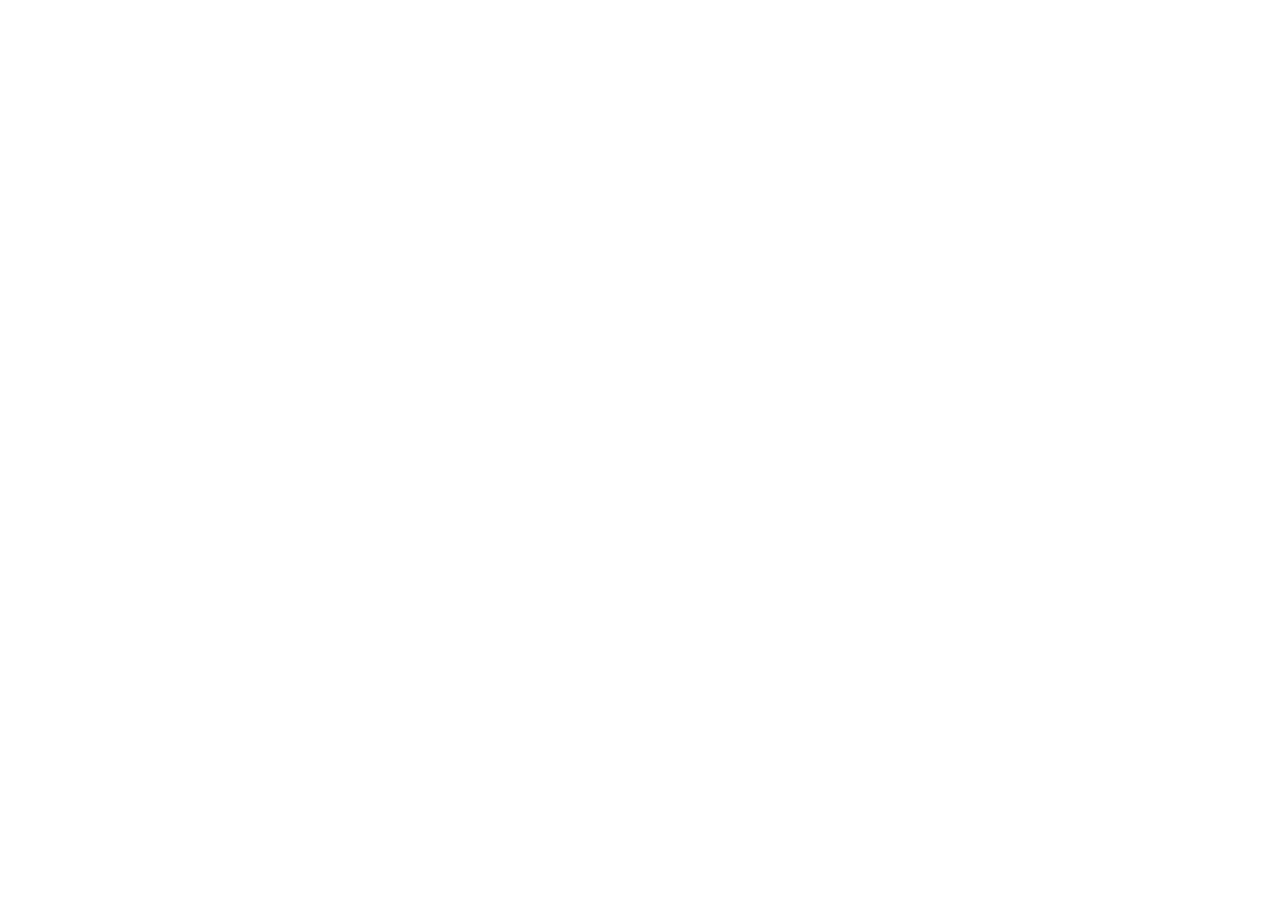
==== commit fd41063b: "onelet/: karayelgames.com/onelet'e yönlendir (Search Console: standart sayfa olmadan kopya)" ====
--- a/onelet/index.html
+++ b/onelet/index.html
@@ -2,210 +2,13 @@
 <html lang="en">
 <head>
 <meta charset="utf-8">
-<meta name="viewport" content="width=device-width, initial-scale=1, viewport-fit=cover">
-<title>OneLet: Word Ladder — free word puzzle for iPhone and Android</title>
-<meta name="description" content="OneLet: Word Ladder by Karayel Games. Change one letter at a time — every step has to be a real word. Free on the App Store and Google Play, in 10 languages, with a daily puzzle.">
-<meta name="theme-color" content="#09070d">
-<meta property="og:title" content="OneLet — Word Ladder">
-<meta property="og:description" content="Now available on the App Store and Google Play.">
-<meta property="og:image" content="https://karayelgames.me/onelet-legal/icon.png">
-<meta property="og:url" content="https://karayelgames.me/onelet/">
-<meta name="twitter:card" content="summary">
-<link rel="icon" href="simge.webp">
-<link rel="canonical" href="https://karayelgames.me/onelet/">
-<link rel="alternate" hreflang="en" href="https://karayelgames.me/onelet/?l=en">
-<link rel="alternate" hreflang="tr" href="https://karayelgames.me/onelet/?l=tr">
-<link rel="alternate" hreflang="de" href="https://karayelgames.me/onelet/?l=de">
-<link rel="alternate" hreflang="es" href="https://karayelgames.me/onelet/?l=es">
-<link rel="alternate" hreflang="fr" href="https://karayelgames.me/onelet/?l=fr">
-<link rel="alternate" hreflang="it" href="https://karayelgames.me/onelet/?l=it">
-<link rel="alternate" hreflang="nl" href="https://karayelgames.me/onelet/?l=nl">
-<link rel="alternate" hreflang="pl" href="https://karayelgames.me/onelet/?l=pl">
-<link rel="alternate" hreflang="pt" href="https://karayelgames.me/onelet/?l=pt">
-<link rel="alternate" hreflang="ru" href="https://karayelgames.me/onelet/?l=ru">
-<link rel="alternate" hreflang="x-default" href="https://karayelgames.me/onelet/">
-<meta property="og:site_name" content="Karayel Games">
-<meta property="og:type" content="website">
-<script type="application/ld+json">{"@context": "https://schema.org", "@type": "MobileApplication", "name": "OneLet: Word Ladder", "alternateName": "OneLet", "description": "Change one letter at a time; every step has to be a real word. A word ladder puzzle game in 10 languages with a daily puzzle.", "applicationCategory": "GameApplication", "applicationSubCategory": "Word puzzle", "operatingSystem": "iOS, Android", "url": "https://karayelgames.me/onelet/", "image": "https://karayelgames.me/onelet-legal/icon.png", "inLanguage": ["en", "tr", "de", "es", "fr", "it", "nl", "pl", "pt", "ru"], "offers": {"@type": "Offer", "price": "0", "priceCurrency": "USD"}, "author": {"@type": "Organization", "name": "Karayel Games", "url": "https://karayelgames.me/"}, "publisher": {"@type": "Organization", "name": "Karayel Games", "url": "https://karayelgames.me/"}, "downloadUrl": ["https://apps.apple.com/app/id6805576358", "https://play.google.com/store/apps/details?id=com.yeb.onelet"], "sameAs": ["https://apps.apple.com/app/id6805576358", "https://play.google.com/store/apps/details?id=com.yeb.onelet"]}</script>
-<link rel="preload" as="image" href="simge-480.webp">
-<link rel="preload" as="image" href="zemin.webp">
-<link rel="preconnect" href="https://fonts.googleapis.com">
-<link rel="preconnect" href="https://fonts.gstatic.com" crossorigin>
-<link href="https://fonts.googleapis.com/css2?family=Inter:opsz,wght@14..32,500;14..32,600;14..32,700;14..32,800&display=swap" rel="stylesheet">
-<style>
-  :root {
-    --zemin: #09070d;
-    --mor: 106 52 160;        /* simgenin göğü */
-    --yazi: #f5f2fa;
-    --soluk: #b7aecb;
-    --dugme: #000;
-    --kenar: #a6a6a6;         /* Apple rozetinin kenar grisi */
-  }
-  * { box-sizing: border-box; }
-  html { background: var(--zemin); }
-  body {
-    margin: 0; min-height: 100svh; color: var(--yazi);
-    font-family: Inter, -apple-system, BlinkMacSystemFont, "Helvetica Neue", Arial, sans-serif;
-    font-optical-sizing: auto; text-rendering: optimizeLegibility;
-    -webkit-font-smoothing: antialiased; overflow-x: hidden;
-    background: transparent;
-  }
-  body::before { /* simgenin sahnesi: mor gök, ışınlar, dağlar, çamlar — yazı okunsun diye üst ve alt koyulaşır */
-    content: ""; position: fixed; inset: 0; z-index: -1;
-    background:
-      linear-gradient(180deg, rgb(9 7 13 / .72) 0%, rgb(9 7 13 / .42) 26%, rgb(9 7 13 / .05) 46%, rgb(9 7 13 / .1) 62%, rgb(9 7 13 / .6) 100%),
-      url(zemin.webp) center 40% / cover no-repeat, var(--zemin);
-  }
-  main {
-    min-height: 100svh; display: grid; align-content: center; justify-items: center; text-align: center;
-    padding: max(32px, env(safe-area-inset-top)) 20px max(24px, env(safe-area-inset-bottom));
-    gap: 0;
-  }
-  h1 { margin: 0; font-size: 34px; font-weight: 700; letter-spacing: -.025em; line-height: 1.1; }
-  .ad { margin: 10px 0 0; font-size: 18px; font-weight: 500; letter-spacing: -.01em; color: #ece6f7; }
-  h1, .ad { text-shadow: 0 2px 14px rgb(9 7 13 / .55); }
-
-  /* simge: videodaki gibi buzlu camın içinden belirir */
-  .sahne { position: relative; width: min(64vw, 260px); aspect-ratio: 1; margin: 34px 0 40px; }
-  .sahne::before { /* simgenin arkasındaki ışık */
-    content: ""; position: absolute; inset: -18%; border-radius: 50%;
-    background: radial-gradient(closest-side, rgb(var(--mor) / .75), transparent);
-    filter: blur(24px); opacity: 0; animation: isik 1.6s .5s ease-out forwards;
-  }
-  .simge, .cam { position: absolute; inset: 0; border-radius: 23%; }
-  .simge {
-    width: 100%; height: 100%; display: block;
-    box-shadow: 0 22px 60px rgb(9 7 13 / .7), 0 0 0 1.5px rgb(255 255 255 / .28);
-    animation: belir 1.5s .35s cubic-bezier(.2,.7,.2,1) both;
-  }
-  .cam {
-    background: linear-gradient(150deg, rgb(255 255 255 / .22), rgb(255 255 255 / .05) 45%, rgb(150 110 220 / .18));
-    -webkit-backdrop-filter: blur(16px); backdrop-filter: blur(16px);
-    box-shadow: inset 0 1px 0 rgb(255 255 255 / .35), inset 0 0 0 1px rgb(255 255 255 / .14);
-    animation: camKalk 1.4s .45s ease-in forwards;
-  }
-  @keyframes belir { from { opacity: 0; transform: scale(.94); filter: blur(10px); } to { opacity: 1; transform: none; filter: none; } }
-  @keyframes camKalk { to { opacity: 0; visibility: hidden; } }
-  @keyframes isik { to { opacity: 1; } }
-
-  /* düğmeler: Apple rozetinin biçimi, ikisi tıpatıp aynı */
-  .magazalar { display: grid; gap: 14px; grid-template-columns: minmax(0, max-content); justify-content: center; max-width: 100%; }
-  .dugme {
-    position: relative; overflow: hidden; isolation: isolate;
-    display: flex; align-items: center; justify-content: flex-start; gap: 14px; height: 68px; padding: 0 28px 0 22px;
-    border-radius: 16px; background: var(--dugme); color: #fff; text-decoration: none;
-    border: 1.5px solid var(--kenar);
-    box-shadow: 0 10px 28px rgb(0 0 0 / .45), 0 0 26px rgb(var(--mor) / .45);
-    transition: transform .15s ease, box-shadow .25s ease, border-color .25s ease;
-    animation: gel .7s cubic-bezier(.2,.8,.3,1) backwards;
-  }
-  .dugme:nth-child(1) { animation-delay: 1.2s; }
-  .dugme:nth-child(2) { animation-delay: 1.35s; }
-  .dugme::after { /* üstünden geçen ışık — tek, ağır, ara ara */
-    content: ""; position: absolute; inset: 0; z-index: -1;
-    background: linear-gradient(105deg, transparent 35%, rgb(255 255 255 / .16) 50%, transparent 65%);
-    transform: translateX(-120%); animation: parilti 4.5s 2.4s ease-in-out infinite;
-  }
-  .dugme:nth-child(2)::after { animation-delay: 2.7s; }
-  .dugme:hover { border-color: #fff; box-shadow: 0 14px 34px rgb(0 0 0 / .5), 0 0 0 6px rgb(var(--mor) / .35); transform: translateY(-2px); }
-  .dugme:active { transform: scale(.97); }
-  .dugme:focus-visible { outline: 3px solid #fff; outline-offset: 3px; }
-  .logo { width: 32px; height: 34px; flex: none; display: block; }
-  .yazi { display: grid; text-align: left; line-height: 1.05; }
-  .ust { font-size: 12.5px; font-weight: 500; letter-spacing: 0; opacity: .92; }
-  .magaza { font-size: 26px; font-weight: 600; letter-spacing: -.03em; margin-top: 1px; }
-  @keyframes gel { from { opacity: 0; transform: translateY(10px); } }
-  @keyframes parilti { 0%, 60% { transform: translateX(-120%); } 85%, 100% { transform: translateX(120%); } }
-
-  footer { position: fixed; left: 0; right: 0; bottom: max(14px, env(safe-area-inset-bottom)); display: flex; gap: 18px; justify-content: center; flex-wrap: wrap; font-size: 12px; }
-  footer a { color: #7f7894; text-decoration: none; padding: 6px 2px; }
-  footer a:hover { color: var(--yazi); }
-
-  @media (max-height: 640px) { .sahne { width: min(46vw, 200px); margin: 22px 0 26px; } h1 { font-size: 28px; } footer { position: static; margin-top: 28px; } }
-  @media (min-width: 700px) { .magazalar { grid-template-columns: none; grid-auto-flow: column; grid-auto-columns: 1fr; } h1 { font-size: 44px; } .ad { font-size: 22px; } }
-  @media (prefers-reduced-motion: reduce) {
-    .simge, .sahne::before, .dugme, .dugme::after { animation: none; opacity: 1; }
-    .cam { display: none; }
-  }
-</style>
+<meta name="viewport" content="width=device-width, initial-scale=1">
+<title>OneLet: Word Ladder</title>
+<!-- OneLet sayfası karayelgames.com'a taşındı (2026-11). Bu adres yalnız yönlendirir; Google aynı içerik iki alanda diye uyarıyordu. -->
+<link rel="canonical" href="https://karayelgames.com/onelet/">
+<meta name="robots" content="noindex, follow">
+<meta http-equiv="refresh" content="0; url=https://karayelgames.com/onelet/">
+<script>location.replace('https://karayelgames.com/onelet/' + location.search + location.hash);</script>
 </head>
-<body>
-<main>
-  <h1 id="baslik">Play for Free!</h1>
-  <p class="ad" id="ad">OneLet: Word Ladder</p>
-
-  <div class="sahne">
-    <img class="simge" src="simge-480.webp" alt="OneLet" width="480" height="480">
-    <div class="cam" aria-hidden="true"></div>
-  </div>
-
-  <div class="magazalar" id="magazalar">
-    <a class="dugme" id="as" href="https://apps.apple.com/app/id6805576358" rel="noopener">
-      <svg class="logo" viewBox="3.9 2.3 15.6 19.6" preserveAspectRatio="xMidYMid meet" aria-hidden="true"><path fill="#fff" d="M16.4 12.6c0-2.4 2-3.6 2.1-3.7a4.5 4.5 0 0 0-3.6-1.9c-1.5-.2-3 .9-3.7.9-.8 0-2-.9-3.2-.8A4.8 4.8 0 0 0 4 9.6c-1.7 3-.4 7.4 1.2 9.8.8 1.2 1.8 2.5 3 2.4 1.2 0 1.7-.8 3.1-.8 1.5 0 1.9.8 3.2.8 1.3 0 2.2-1.2 3-2.4a10 10 0 0 0 1.3-2.8 4.3 4.3 0 0 1-2.4-4zM14 5.4A4.3 4.3 0 0 0 15 2.3a4.4 4.4 0 0 0-2.9 1.5 4.1 4.1 0 0 0-1 3 3.6 3.6 0 0 0 2.9-1.4z"/></svg>
-      <span class="yazi"><span class="ust" id="as-ust">Download on the</span><span class="magaza">App Store</span></span>
-    </a>
-    <a class="dugme" id="gp" href="https://play.google.com/store/apps/details?id=com.yeb.onelet" rel="noopener">
-      <svg class="logo" viewBox="3 1.6 18.2 20.8" preserveAspectRatio="xMidYMid meet" aria-hidden="true">
-        <path fill="#00d7fe" d="M3.6 1.8 13.5 12 3.6 22.2c-.4-.2-.6-.6-.6-1.1V2.9c0-.5.2-.9.6-1.1z"/>
-        <path fill="#00f076" d="M16.8 8.7 13.5 12 3.6 1.8c.3-.2.8-.2 1.2 0z"/>
-        <path fill="#ff3a44" d="M16.8 15.3 4.8 22.2c-.4.2-.9.2-1.2 0L13.5 12z"/>
-        <path fill="#ffd400" d="m20.4 10.7-3.6-2L13.5 12l3.3 3.3 3.6-2c1-.6 1-2 0-2.6z"/>
-      </svg>
-      <span class="yazi"><span class="ust" id="gp-ust">Get it on</span><span class="magaza">Google Play</span></span>
-    </a>
-  </div>
-</main>
-<footer>
-  <a href="../onelet-legal/privacy.html" data-y="0">Privacy</a>
-  <a href="../onelet-legal/terms.html" data-y="1">Terms</a>
-  <a href="../onelet-legal/support.html" data-y="2">Support</a>
-  <a href="../">Karayel Games</a>
-</footer>
-
-<script>
-(function () {
-  // Dil: cihazın dili; 10 dilimizden biri değilse İngilizce. (?l= yalnız sınama için)
-  // [başlık, alt ad, App Store üst satırı, Google Play üst satırı, gizlilik, koşullar, destek]
-  var D = {
-    en: ['Play for Free!', 'OneLet: Word Ladder', 'Download on the', 'Get it on', 'Privacy', 'Terms', 'Support'],
-    tr: ['Ücretsiz Oyna!', 'OneLet: Kelime Merdiveni', 'Hemen indir', 'Hemen indir', 'Gizlilik', 'Koşullar', 'Destek'],
-    de: ['Kostenlos spielen!', 'OneLet: Wortleiter', 'Laden im', 'Jetzt bei', 'Datenschutz', 'Bedingungen', 'Hilfe'],
-    es: ['¡Juega gratis!', 'OneLet: Escalera de palabras', 'Descárgalo en el', 'Disponible en', 'Privacidad', 'Términos', 'Ayuda'],
-    fr: ['Joue gratuitement !', 'OneLet : Échelle de mots', 'Télécharger dans l’', 'Disponible sur', 'Confidentialité', 'Conditions', 'Aide'],
-    it: ['Gioca gratis!', 'OneLet: Scala di parole', 'Scarica su', 'Disponibile su', 'Privacy', 'Termini', 'Assistenza'],
-    nl: ['Speel gratis!', 'OneLet: Woordladder', 'Download in de', 'Ontdek het op', 'Privacy', 'Voorwaarden', 'Hulp'],
-    pl: ['Graj za darmo!', 'OneLet: Drabina słów', 'Pobierz z', 'Pobierz z', 'Prywatność', 'Regulamin', 'Pomoc'],
-    pt: ['Jogue grátis!', 'OneLet: Escada de palavras', 'Baixar na', 'Disponível no', 'Privacidade', 'Termos', 'Ajuda'],
-    ru: ['Играй бесплатно!', 'OneLet: Лестница слов', 'Загрузите в', 'Доступно в', 'Конфиденциальность', 'Условия', 'Поддержка']
-  };
-  var q = new URLSearchParams(location.search);
-  var adaylar = [q.get('l')].concat(navigator.languages || [navigator.language]);
-  var dil = 'en';
-  for (var i = 0; i < adaylar.length; i++) {
-    var k = (adaylar[i] || '').slice(0, 2).toLowerCase();
-    if (D[k]) { dil = k; break; }
-  }
-  var t = D[dil];
-  document.documentElement.lang = dil;
-  document.getElementById('baslik').textContent = t[0];
-  document.getElementById('ad').textContent = t[1];
-  document.getElementById('as-ust').textContent = t[2];
-  document.getElementById('gp-ust').textContent = t[3];
-  document.querySelectorAll('[data-y]').forEach(function (a) { a.textContent = t[4 + +a.dataset.y]; });
-  document.title = t[1];
-
-  // Kampanya: ?k=tiktok_tr → Play referrer, App Store ct (pt girilince) — hangi hesap kaç indirme getirdi
-  var PT = '122598923'; // App Store Connect sağlayıcı kimliği
-  var kod = (q.get('k') || '').toLowerCase();
-  var as = document.getElementById('as'), gp = document.getElementById('gp');
-  var pl = 'https://play.google.com/store/apps/details?id=com.yeb.onelet&hl=' + dil;
-  if (/^[a-z]{1,20}_[a-z]{2}$/.test(kod)) {
-    if (PT) as.href += '?pt=' + PT + '&ct=' + kod + '&mt=8';
-    pl += '&referrer=' + encodeURIComponent('utm_source=' + kod.split('_')[0] + '&utm_medium=sosyal&utm_campaign=' + kod);
-  }
-  gp.href = pl;
-
-})();
-</script>
-</body>
+<body><p><a href="https://karayelgames.com/onelet/">OneLet: Word Ladder</a></p></body>
 </html>
